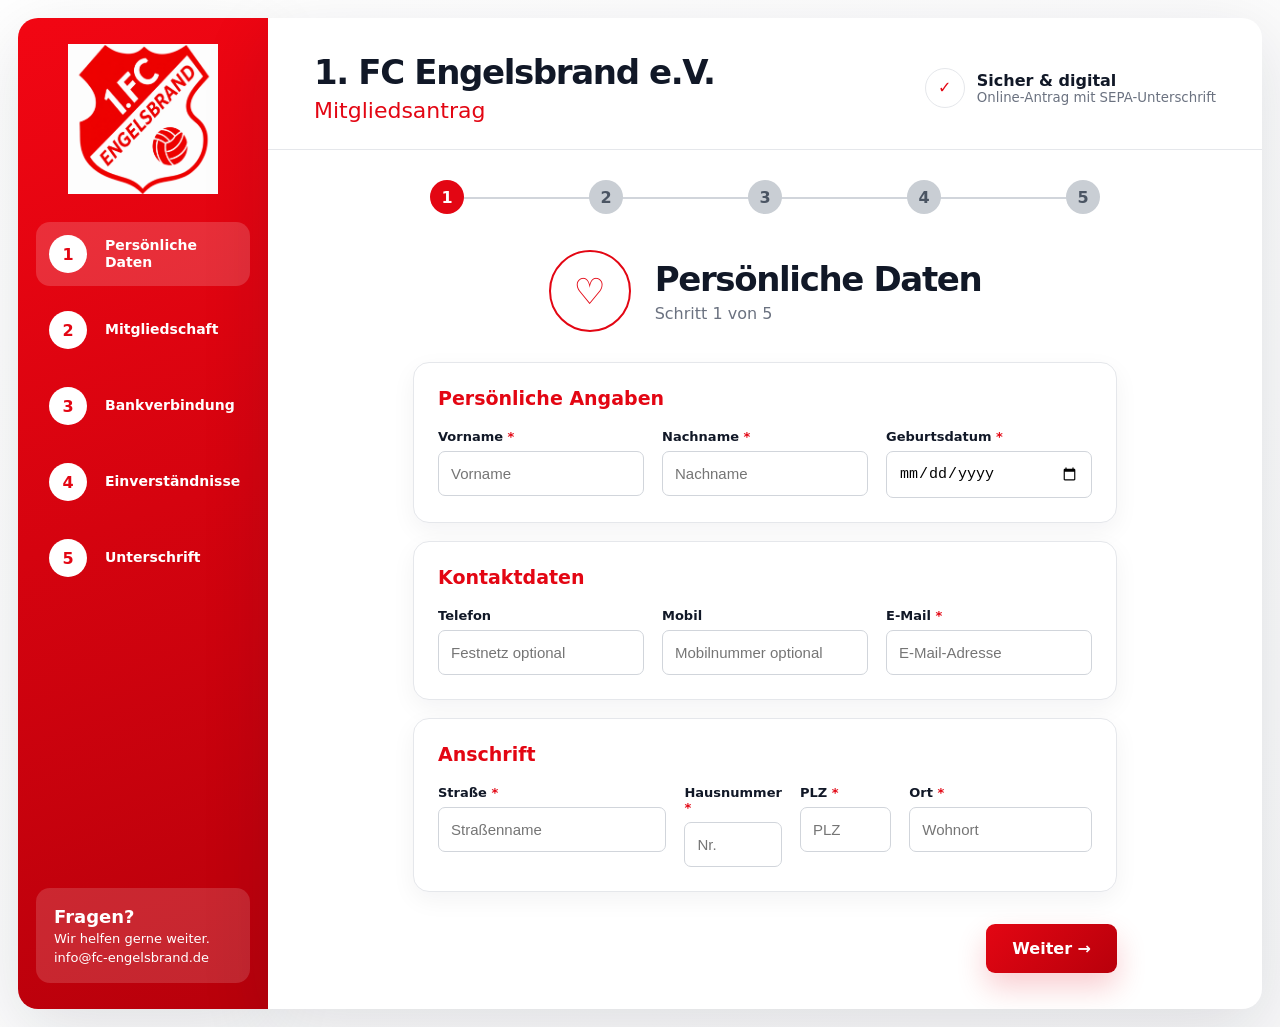
==== frontend/mitgliedsantrag/index.html @ 57e0ad34 "Add files via upload" ====
<!doctype html>
<html lang="de">
<head>
  <meta charset="utf-8">
  <meta name="viewport" content="width=device-width, initial-scale=1">
  <title>Mitgliedsantrag – 1. FC Engelsbrand e.V.</title>
  <link rel="stylesheet" href="css/main.css">
  <link rel="stylesheet" href="css/components.css">
  <link rel="stylesheet" href="css/mobile.css">
</head>
<body>
  <div class="app-shell">
    <aside class="sidebar">
      <img src="assets/logo.png" class="club-logo" alt="1. FC Engelsbrand Logo">
      <nav class="side-steps" aria-label="Formularschritte">
        <button class="side-step active" type="button" data-jump="1"><span>1</span><b>Persönliche<br>Daten</b></button>
        <button class="side-step" type="button" data-jump="2"><span>2</span><b>Mitgliedschaft</b></button>
        <button class="side-step" type="button" data-jump="3"><span>3</span><b>Bankverbindung</b></button>
        <button class="side-step" type="button" data-jump="4"><span>4</span><b>Einverständnisse</b></button>
        <button class="side-step" type="button" data-jump="5"><span>5</span><b>Unterschrift</b></button>
      </nav>
      <div class="help-box">
        <strong>Fragen?</strong>
        <span>Wir helfen gerne weiter.</span>
        <small>info@fc-engelsbrand.de</small>
      </div>
    </aside>

    <main class="content-card">
      <header class="mobile-header">
        <img src="assets/logo.png" class="mobile-logo" alt="1. FC Engelsbrand Logo">
      </header>

      <header class="page-header">
        <div>
          <h1>1. FC Engelsbrand e.V.</h1>
          <p>Mitgliedsantrag</p>
        </div>
        <div class="security-note">
          <span>✓</span>
          <div><strong>Sicher & digital</strong><small>Online-Antrag mit SEPA-Unterschrift</small></div>
        </div>
      </header>

      <div class="top-progress">
        <button class="dot active" type="button" data-step-dot="1">1</button>
        <button class="dot" type="button" data-step-dot="2">2</button>
        <button class="dot" type="button" data-step-dot="3">3</button>
        <button class="dot" type="button" data-step-dot="4">4</button>
        <button class="dot" type="button" data-step-dot="5">5</button>
      </div>

      <form id="memberForm" novalidate>
        <section class="step active" data-step="1">
          <div class="step-title">
            <div class="title-icon">♡</div>
            <div>
              <h2>Persönliche Daten</h2>
              <p>Schritt 1 von 5</p>
            </div>
          </div>

          <div class="field-card">
            <h3>Persönliche Angaben</h3>
            <div class="grid grid-3">
              <label>Vorname <em>*</em><input required name="vorname" autocomplete="given-name" placeholder="Vorname"></label>
              <label>Nachname <em>*</em><input required name="nachname" autocomplete="family-name" placeholder="Nachname"></label>
              <label>Geburtsdatum <em>*</em><input required type="date" name="geburtsdatum"></label>
            </div>
          </div>

          <div class="field-card">
            <h3>Kontaktdaten</h3>
            <div class="grid grid-3">
              <label>Telefon<input name="telefon" autocomplete="tel" placeholder="Festnetz optional"></label>
              <label>Mobil<input name="mobil" autocomplete="tel" placeholder="Mobilnummer optional"></label>
              <label>E-Mail <em>*</em><input required type="email" name="email" autocomplete="email" placeholder="E-Mail-Adresse"></label>
            </div>
          </div>

          <div class="field-card">
            <h3>Anschrift</h3>
            <div class="grid address-grid">
              <label>Straße <em>*</em><input required name="strasse" autocomplete="address-line1" placeholder="Straßenname"></label>
              <label>Hausnummer <em>*</em><input required name="hausnummer" placeholder="Nr."></label>
              <label>PLZ <em>*</em><input required name="plz" inputmode="numeric" pattern="[0-9]{5}" autocomplete="postal-code" placeholder="PLZ"></label>
              <label>Ort <em>*</em><input required name="ort" autocomplete="address-level2" placeholder="Wohnort"></label>
            </div>
          </div>
        </section>

        <section class="step" data-step="2">
          <div class="step-title">
            <div class="title-icon">⚽</div>
            <div>
              <h2>Mitgliedschaft</h2>
              <p>Schritt 2 von 5</p>
            </div>
          </div>

          <div class="membership-cards">
            <button type="button" class="membership-card" data-plan="Erwachsene" data-fee="72">
              <span class="plan-icon">👤</span><strong>Erwachsene</strong><b>72 €</b><small>pro Jahr</small><i>✓</i>
            </button>
            <button type="button" class="membership-card" data-plan="Jugendliche" data-fee="48">
              <span class="plan-icon">⚽</span><strong>Jugendliche</strong><b>48 €</b><small>pro Jahr</small><i>✓</i>
            </button>
            <button type="button" class="membership-card" data-plan="Familie" data-fee="108">
              <span class="plan-icon">👨‍👩‍👧</span><strong>Familie</strong><b>108 €</b><small>pro Jahr</small><i>✓</i>
            </button>
          </div>

          <input type="hidden" id="mitgliedschaft" name="mitgliedschaft" required>
          <input type="hidden" id="jahresbeitrag" name="jahresbeitrag">

          <div class="field-card">
            <div class="grid">
              <label>Mitgliedschaft beginnt ab <em>*</em><input required type="date" name="eintrittsdatum"></label>
            </div>
          </div>

          <div class="info-box important">
            <div class="info-icon">i</div>
            <div>
              <p>Schüler, Studenten und Auszubildende zahlen bis Beendigung der Ausbildung den ermäßigten Jugendbeitrag.</p>
              <p>Voraussetzung hierfür ist die jährliche Vorlage der entsprechenden Bescheinigung beim Vorstand bis 31. Januar. Erfolgt diese Vorlage nicht, wird automatisch der Erwachsenenbeitrag eingezogen.</p>
              <p class="cancel-note">Die Mitgliedschaft kann nur zum Jahresende schriftlich beim Vorstand gekündigt werden.</p>
              <p>Der Mitgliedsbeitrag wird vom Girokonto eingezogen.</p>
            </div>
          </div>

          <div class="family-section" id="familySection">
            <div class="family-header">
              <div>
                <h3>Weitere Familienmitglieder</h3>
                <p>Nur bei Auswahl der Familienmitgliedschaft sichtbar.</p>
              </div>
              <button type="button" class="outline-btn" id="addFamily">+ Hinzufügen</button>
            </div>
            <div id="familyList"></div>
          </div>
        </section>

        <section class="step" data-step="3">
          <div class="step-title">
            <div class="title-icon">€</div>
            <div>
              <h2>Bankverbindung</h2>
              <p>Schritt 3 von 5</p>
            </div>
          </div>

          <div class="field-card">
            <h3>SEPA-Lastschriftmandat</h3>
            <div class="grid">
              <label>Kontoinhaber <em>*</em><input required name="kontoinhaber" placeholder="Name des Kontoinhabers"></label>
              <label>IBAN <em>*</em><input required id="iban" name="iban" placeholder="DE00 0000 0000 0000 0000 00" autocomplete="off"></label>
              <label>Kreditinstitut<input id="kreditinstitut" name="kreditinstitut" placeholder="Wird aus IBAN ermittelt, sofern möglich"></label>
            </div>
            <p class="small-hint" id="bankHint">Die Bankermittlung erfolgt lokal über bekannte BLZ-Einträge. Für den Produktivbetrieb können wir die Liste erweitern.</p>
          </div>
        </section>

        <section class="step" data-step="4">
          <div class="step-title">
            <div class="title-icon">✓</div>
            <div>
              <h2>Einverständnisse</h2>
              <p>Schritt 4 von 5</p>
            </div>
          </div>

          <div class="consent-list">
            <label class="checkbox-row"><input required type="checkbox" name="satzung"><span>Ich erkenne die Satzung des 1. FC Engelsbrand e.V. an.</span></label>
            <label class="checkbox-row"><input required type="checkbox" name="datenschutz"><span>Ich stimme der Verarbeitung meiner personenbezogenen Daten gemäß Datenschutzerklärung zu.</span></label>
            <label class="checkbox-row"><input required type="checkbox" name="sepa"><span>Ich erteile dem 1. FC Engelsbrand e.V. ein SEPA-Lastschriftmandat für den Mitgliedsbeitrag.</span></label>
            <label class="checkbox-row"><input required type="checkbox" name="foto"><span>Ich erkläre mich einverstanden, dass der 1. FC Engelsbrand Vorname, Name und Fotografien von mir und allen Familienmitgliedern von Vereins- und Sportveranstaltungen zur Berichterstattung und für Vereinsinformationen veröffentlichen darf.</span></label>
          </div>
        </section>

        <section class="step" data-step="5">
          <div class="step-title">
            <div class="title-icon">✎</div>
            <div>
              <h2>Unterschrift</h2>
              <p>Schritt 5 von 5</p>
            </div>
          </div>

          <div class="signature-card">
            <p>Bitte unterschreibe mit Finger, Maus oder Stift.</p>
            <canvas id="signature" width="900" height="320"></canvas>
          </div>
          <button type="button" class="outline-btn mt-12" id="clearSignature">Unterschrift löschen</button>
        </section>

        <div class="form-actions">
          <button type="button" class="back-btn hidden" id="backBtn">← Zurück</button>
          <button type="button" class="next-btn" id="nextBtn">Weiter →</button>
          <button type="submit" class="next-btn hidden" id="submitBtn">Antrag absenden →</button>
        </div>
      </form>
    </main>
  </div>

  <script src="js/app.js"></script>
</body>
</html>
---- frontend/mitgliedsantrag/css/main.css ----
:root{
  --red:#e30613;
  --red-dark:#b8000b;
  --red-soft:#fff0f1;
  --green:#2e9b55;
  --text:#111827;
  --muted:#6b7280;
  --border:#e5e7eb;
  --bg:#f7f7f8;
  --card:#ffffff;
  --shadow:0 20px 70px rgba(17,24,39,.12);
}
*{box-sizing:border-box}
body{
  margin:0;
  font-family:Inter, ui-sans-serif, system-ui, -apple-system, BlinkMacSystemFont, "Segoe UI", sans-serif;
  color:var(--text);
  background:linear-gradient(135deg,#fff 0%,#f8f8f9 100%);
}
.app-shell{min-height:100vh;display:grid;grid-template-columns:250px 1fr;padding:18px}
.content-card{background:white;min-height:calc(100vh - 36px);border-radius:0 20px 20px 0;box-shadow:var(--shadow);overflow:hidden}
.hidden{display:none!important}.mt-12{margin-top:12px}
button{font:inherit}
em{color:var(--red);font-style:normal}
---- frontend/mitgliedsantrag/css/components.css ----
.sidebar{background:linear-gradient(160deg,#f20613 0%,#b8000b 100%);color:white;border-radius:20px 0 0 20px;padding:26px 18px;box-shadow:var(--shadow);display:flex;flex-direction:column;align-items:center}
.club-logo{width:150px;height:150px;object-fit:contain;margin-bottom:28px}
.side-steps{width:100%;display:flex;flex-direction:column;gap:12px}
.side-step{display:grid;grid-template-columns:44px 1fr;align-items:center;gap:12px;width:100%;color:white;background:transparent;border:0;border-radius:14px;padding:13px;text-align:left;cursor:pointer}
.side-step span{width:38px;height:38px;border-radius:999px;display:grid;place-items:center;background:white;color:var(--red);font-weight:900}
.side-step b{font-size:14px;line-height:1.25}.side-step.active{background:rgba(255,255,255,.17)}.side-step.complete span{background:var(--green);color:white}
.help-box{margin-top:auto;width:100%;background:rgba(255,255,255,.15);border-radius:14px;padding:18px;display:flex;flex-direction:column;gap:4px}.help-box strong{font-size:18px}.help-box span,.help-box small{font-size:13px}
.mobile-header{display:none}
.page-header{display:flex;justify-content:space-between;align-items:center;padding:34px 46px 26px;border-bottom:1px solid var(--border)}
.page-header h1{margin:0;font-size:34px;letter-spacing:-.04em}.page-header p{margin:6px 0 0;color:var(--red);font-size:22px}
.security-note{display:flex;align-items:center;gap:12px}.security-note span{width:40px;height:40px;display:grid;place-items:center;border:1px solid var(--border);border-radius:999px;color:var(--red)}.security-note strong,.security-note small{display:block}.security-note small{color:var(--muted)}
.top-progress{display:flex;align-items:center;justify-content:space-between;max-width:670px;margin:30px auto 36px;position:relative}.top-progress:before{content:"";position:absolute;left:22px;right:22px;top:50%;height:2px;background:#d1d5db;z-index:0}
.dot{width:34px;height:34px;border-radius:999px;border:0;background:#c9ced4;color:#4b5563;font-weight:900;position:relative;z-index:1;cursor:pointer}.dot.active{background:var(--red);color:white}.dot.complete{background:var(--green);color:white}
form{width:min(760px,100%);margin:0 auto;padding:0 28px 36px}.step{display:none;animation:fade .18s ease}.step.active{display:block}@keyframes fade{from{opacity:0;transform:translateY(6px)}to{opacity:1;transform:translateY(0)}}
.step-title{display:flex;justify-content:center;align-items:center;gap:24px;margin-bottom:30px}.title-icon{width:82px;height:82px;border:2px solid var(--red);color:var(--red);border-radius:999px;display:grid;place-items:center;font-size:36px}.step-title h2{margin:0;font-size:34px;letter-spacing:-.04em}.step-title p{margin:5px 0 0;color:var(--muted)}
.field-card{border:1px solid var(--border);border-radius:16px;padding:24px;margin-bottom:18px;background:white;box-shadow:0 8px 24px rgba(17,24,39,.05)}.field-card h3{margin:0 0 20px;color:var(--red);font-size:19px}
.grid{display:grid;grid-template-columns:1fr 1fr;gap:18px}.grid-3{grid-template-columns:1fr 1fr 1fr}.address-grid{grid-template-columns:2fr .8fr .8fr 1.6fr}
label{font-size:13px;font-weight:750}input{width:100%;margin-top:7px;border:1px solid #d1d5db;border-radius:7px;padding:13px 12px;font-size:15px;outline:none}input:focus{border-color:var(--red);box-shadow:0 0 0 3px rgba(227,6,19,.12)}
.membership-cards{display:grid;grid-template-columns:1fr 1fr 1fr;gap:18px;margin-bottom:24px}.membership-card{min-height:165px;position:relative;display:flex;flex-direction:column;align-items:center;justify-content:center;border:1.5px solid #d1d5db;background:white;border-radius:12px;padding:18px;cursor:pointer;transition:.16s ease}.membership-card:hover{border-color:var(--red);transform:translateY(-2px)}.membership-card.selected{border-color:var(--red);background:linear-gradient(145deg,#fff,var(--red-soft))}.membership-card .plan-icon{font-size:40px;margin-bottom:10px}.membership-card strong{font-size:18px;margin-bottom:8px}.membership-card b{font-size:26px}.membership-card small{color:#111}.membership-card i{display:none;position:absolute;top:12px;right:12px;width:26px;height:26px;border-radius:999px;background:var(--red);color:white;place-items:center;font-style:normal;font-weight:900}.membership-card.selected i{display:grid}
.info-box{display:grid;grid-template-columns:38px 1fr;gap:18px;border:1px solid #f2a1aa;background:linear-gradient(145deg,#fff,var(--red-soft));border-radius:12px;padding:20px;margin-bottom:22px}.info-icon{width:30px;height:30px;border-radius:999px;border:2px solid var(--red);color:var(--red);display:grid;place-items:center;font-weight:900}.info-box p{margin:0 0 10px;line-height:1.5}.cancel-note{font-weight:900}
.family-section{display:none;border:1px solid var(--border);border-radius:16px;padding:22px;margin-bottom:22px}.family-section.show{display:block}.family-header{display:flex;justify-content:space-between;gap:18px;margin-bottom:16px}.family-header h3{margin:0 0 5px}.family-header p{margin:0;color:var(--muted)}.family-row{display:grid;grid-template-columns:1fr 1fr 1fr auto;gap:10px;align-items:end;border:1px solid var(--border);border-radius:12px;padding:14px;margin-bottom:10px}
.consent-list{display:flex;flex-direction:column;gap:14px}.checkbox-row{display:grid;grid-template-columns:26px 1fr;gap:14px;align-items:start;border:1px solid var(--border);border-radius:12px;padding:18px;line-height:1.45}.checkbox-row input{width:22px;height:22px;margin:0;accent-color:var(--red)}
.signature-card{border:1px solid var(--border);border-radius:16px;padding:22px;box-shadow:0 8px 24px rgba(17,24,39,.05)}.signature-card p{margin:0 0 14px;color:var(--muted)}canvas{width:100%;height:260px;display:block;border:2px dashed #d1d5db;border-radius:12px;background:white;touch-action:none}
.form-actions{display:flex;justify-content:space-between;gap:16px;margin-top:32px}.next-btn,.back-btn,.outline-btn{border:0;border-radius:9px;padding:15px 26px;font-weight:900;cursor:pointer}.next-btn{margin-left:auto;background:linear-gradient(135deg,var(--red),var(--red-dark));color:white;box-shadow:0 14px 30px rgba(227,6,19,.2)}.back-btn,.outline-btn{background:white;border:1px solid #d1d5db;color:#111827}.small-hint{margin:14px 0 0;color:var(--muted);font-size:13px}
.status-box{margin-top:16px;padding:14px;border-radius:10px;background:#f9fafb;border:1px solid var(--border);display:none}.status-box.show{display:block}.status-box.success{background:#ecfdf3;border-color:#a7f3d0}.status-box.error{background:#fff1f2;border-color:#fecdd3}
---- frontend/mitgliedsantrag/css/mobile.css ----
@media(max-width:900px){
  .app-shell{display:block;padding:0}
  .sidebar{display:none}
  .content-card{min-height:100vh;border-radius:0;box-shadow:none}
  .mobile-header{display:flex;align-items:center;justify-content:center;position:relative;padding:14px;background:white;border-bottom:1px solid var(--border)}
  .mobile-logo{width:72px;height:72px;object-fit:contain}
  .page-header{display:block;text-align:center;padding:12px 18px 16px;border-bottom:0}
  .page-header h1{font-size:22px}.page-header p{font-size:18px}.security-note{display:none}
  .top-progress{margin:12px auto 24px;padding:0 24px}
  form{padding:0 14px 24px}
  .step-title{justify-content:flex-start;gap:14px;margin-bottom:20px}.title-icon{width:64px;height:64px;font-size:29px;flex:0 0 auto}.step-title h2{font-size:22px}
  .field-card{padding:16px;border-radius:13px}.field-card h3{font-size:15px;margin-bottom:14px}
  .grid,.grid-3,.address-grid{grid-template-columns:1fr;gap:12px}
  .membership-cards{grid-template-columns:1fr;gap:10px}.membership-card{min-height:auto;display:grid;grid-template-columns:1fr auto;align-items:center;text-align:left;padding:14px 16px}.membership-card .plan-icon{display:none}.membership-card strong{margin:0}.membership-card b{grid-column:1;font-size:14px;margin-top:3px}.membership-card small{grid-column:1;font-size:12px}.membership-card i{display:grid;background:white;border:1px solid #d1d5db;color:white;top:50%;transform:translateY(-50%)}.membership-card.selected i{background:var(--red);color:white}
  .info-box{grid-template-columns:30px 1fr;padding:14px;font-size:13px}.family-header{flex-direction:column}.family-row{grid-template-columns:1fr}
  .form-actions{position:sticky;bottom:0;background:white;padding:12px 0 0}.next-btn,.back-btn,.outline-btn{width:100%;padding:14px}canvas{height:220px}
}
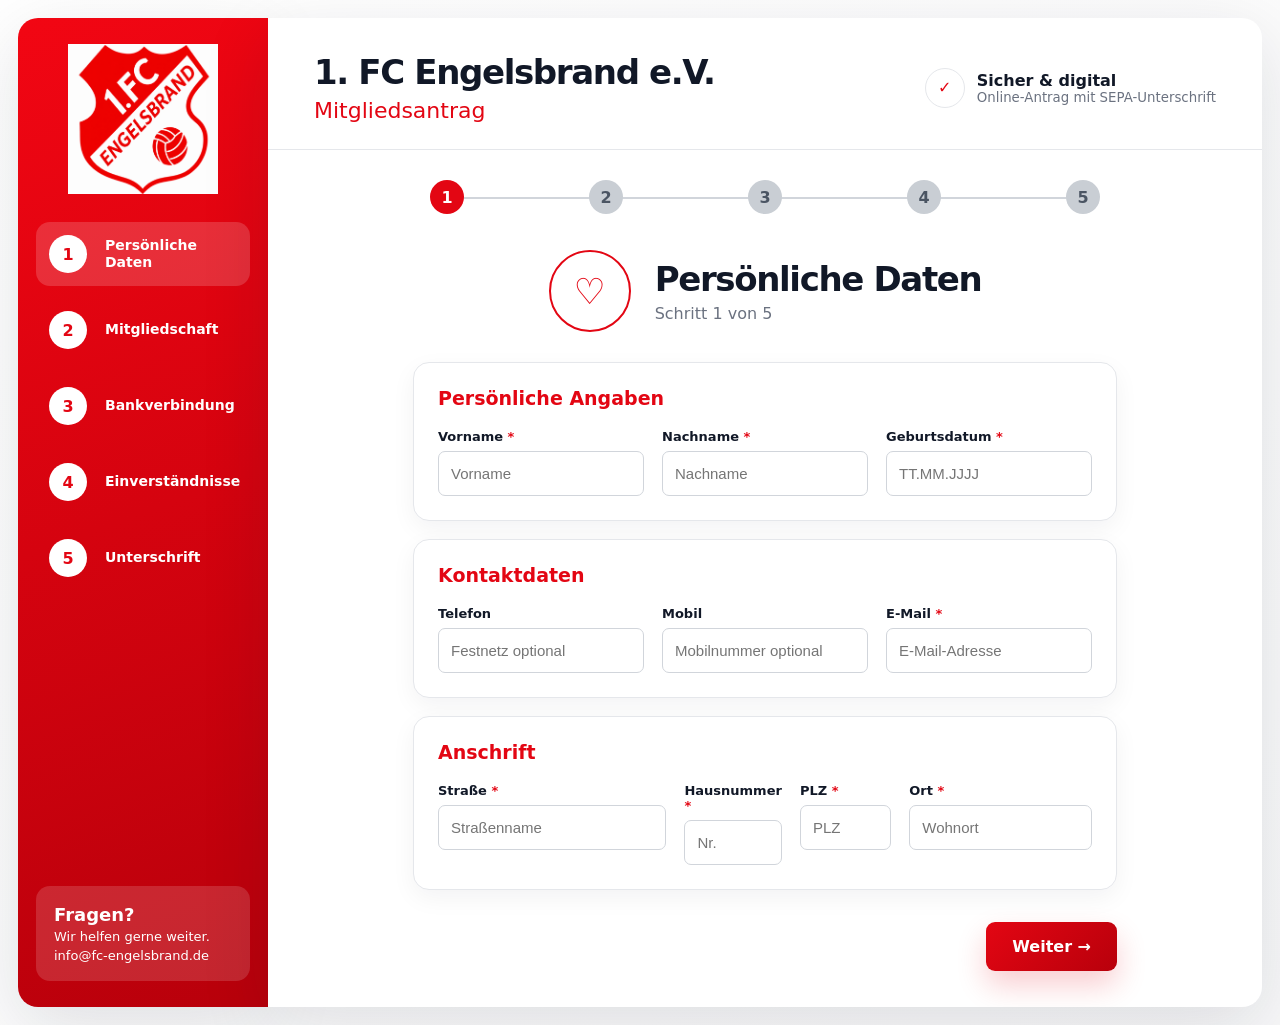
==== commit 00ac432c: "fce-vereinsportal-release-v1-4-2-date-bank-fix" ====
--- a/frontend/mitgliedsantrag/index.html
+++ b/frontend/mitgliedsantrag/index.html
@@ -65,7 +65,7 @@
             <div class="grid grid-3">
               <label>Vorname <em>*</em><input required name="vorname" autocomplete="given-name" placeholder="Vorname"></label>
               <label>Nachname <em>*</em><input required name="nachname" autocomplete="family-name" placeholder="Nachname"></label>
-              <label>Geburtsdatum <em>*</em><input required type="date" name="geburtsdatum"></label>
+              <label>Geburtsdatum <em>*</em><input required type="text" class="date-input" inputmode="numeric" name="geburtsdatum" placeholder="TT.MM.JJJJ" pattern="\\d{2}\\.\\d{2}\\.\\d{4}"></label>
             </div>
           </div>
 
@@ -115,7 +115,7 @@
 
           <div class="field-card">
             <div class="grid">
-              <label>Mitgliedschaft beginnt ab <em>*</em><input required type="date" name="eintrittsdatum"></label>
+              <label>Mitgliedschaft beginnt ab <em>*</em><input required type="text" class="date-input" inputmode="numeric" name="eintrittsdatum" placeholder="TT.MM.JJJJ" pattern="\\d{2}\\.\\d{2}\\.\\d{4}"></label>
             </div>
           </div>
 
--- a/frontend/mitgliedsantrag/css/components.css
+++ b/frontend/mitgliedsantrag/css/components.css
@@ -15,7 +15,7 @@
 .step-title{display:flex;justify-content:center;align-items:center;gap:24px;margin-bottom:30px}.title-icon{width:82px;height:82px;border:2px solid var(--red);color:var(--red);border-radius:999px;display:grid;place-items:center;font-size:36px}.step-title h2{margin:0;font-size:34px;letter-spacing:-.04em}.step-title p{margin:5px 0 0;color:var(--muted)}
 .field-card{border:1px solid var(--border);border-radius:16px;padding:24px;margin-bottom:18px;background:white;box-shadow:0 8px 24px rgba(17,24,39,.05)}.field-card h3{margin:0 0 20px;color:var(--red);font-size:19px}
 .grid{display:grid;grid-template-columns:1fr 1fr;gap:18px}.grid-3{grid-template-columns:1fr 1fr 1fr}.address-grid{grid-template-columns:2fr .8fr .8fr 1.6fr}
-label{font-size:13px;font-weight:750}input{width:100%;margin-top:7px;border:1px solid #d1d5db;border-radius:7px;padding:13px 12px;font-size:15px;outline:none}input:focus{border-color:var(--red);box-shadow:0 0 0 3px rgba(227,6,19,.12)}
+label{font-size:13px;font-weight:750}input{width:100%;max-width:100%;min-width:0;margin-top:7px;border:1px solid #d1d5db;border-radius:7px;padding:13px 12px;font-size:15px;outline:none}input:focus{border-color:var(--red);box-shadow:0 0 0 3px rgba(227,6,19,.12)}
 .membership-cards{display:grid;grid-template-columns:1fr 1fr 1fr;gap:18px;margin-bottom:24px}.membership-card{min-height:165px;position:relative;display:flex;flex-direction:column;align-items:center;justify-content:center;border:1.5px solid #d1d5db;background:white;border-radius:12px;padding:18px;cursor:pointer;transition:.16s ease}.membership-card:hover{border-color:var(--red);transform:translateY(-2px)}.membership-card.selected{border-color:var(--red);background:linear-gradient(145deg,#fff,var(--red-soft))}.membership-card .plan-icon{font-size:40px;margin-bottom:10px}.membership-card strong{font-size:18px;margin-bottom:8px}.membership-card b{font-size:26px}.membership-card small{color:#111}.membership-card i{display:none;position:absolute;top:12px;right:12px;width:26px;height:26px;border-radius:999px;background:var(--red);color:white;place-items:center;font-style:normal;font-weight:900}.membership-card.selected i{display:grid}
 .info-box{display:grid;grid-template-columns:38px 1fr;gap:18px;border:1px solid #f2a1aa;background:linear-gradient(145deg,#fff,var(--red-soft));border-radius:12px;padding:20px;margin-bottom:22px}.info-icon{width:30px;height:30px;border-radius:999px;border:2px solid var(--red);color:var(--red);display:grid;place-items:center;font-weight:900}.info-box p{margin:0 0 10px;line-height:1.5}.cancel-note{font-weight:900}
 .family-section{display:none;border:1px solid var(--border);border-radius:16px;padding:22px;margin-bottom:22px}.family-section.show{display:block}.family-header{display:flex;justify-content:space-between;gap:18px;margin-bottom:16px}.family-header h3{margin:0 0 5px}.family-header p{margin:0;color:var(--muted)}.family-row{display:grid;grid-template-columns:1fr 1fr 1fr auto;gap:10px;align-items:end;border:1px solid var(--border);border-radius:12px;padding:14px;margin-bottom:10px}
@@ -23,3 +23,13 @@
 .signature-card{border:1px solid var(--border);border-radius:16px;padding:22px;box-shadow:0 8px 24px rgba(17,24,39,.05)}.signature-card p{margin:0 0 14px;color:var(--muted)}canvas{width:100%;height:260px;display:block;border:2px dashed #d1d5db;border-radius:12px;background:white;touch-action:none}
 .form-actions{display:flex;justify-content:space-between;gap:16px;margin-top:32px}.next-btn,.back-btn,.outline-btn{border:0;border-radius:9px;padding:15px 26px;font-weight:900;cursor:pointer}.next-btn{margin-left:auto;background:linear-gradient(135deg,var(--red),var(--red-dark));color:white;box-shadow:0 14px 30px rgba(227,6,19,.2)}.back-btn,.outline-btn{background:white;border:1px solid #d1d5db;color:#111827}.small-hint{margin:14px 0 0;color:var(--muted);font-size:13px}
 .status-box{margin-top:16px;padding:14px;border-radius:10px;background:#f9fafb;border:1px solid var(--border);display:none}.status-box.show{display:block}.status-box.success{background:#ecfdf3;border-color:#a7f3d0}.status-box.error{background:#fff1f2;border-color:#fecdd3}
+
+
+/* V1.4.2: robuste Datumseingabe für iOS Safari */
+.date-input{
+  width:100%;
+  max-width:100%;
+  min-width:0;
+  box-sizing:border-box;
+  font-variant-numeric:tabular-nums;
+}
--- a/frontend/mitgliedsantrag/css/mobile.css
+++ b/frontend/mitgliedsantrag/css/mobile.css
@@ -1,4 +1,38 @@
 @media(max-width:900px){
+
+  .field-card,
+  .grid,
+  .grid > *,
+  label{
+    min-width:0;
+    max-width:100%;
+    overflow:hidden;
+  }
+  input,
+  input.date-input{
+    width:100%;
+    max-width:100%;
+    min-width:0;
+    box-sizing:border-box;
+  }
+  input.date-input{
+    -webkit-appearance:none;
+    appearance:none;
+    font-variant-numeric:tabular-nums;
+  }
+
+
+  input[type="date"]{
+    width:100%;
+    max-width:100%;
+    min-width:0;
+    -webkit-appearance:none;
+    appearance:none;
+  }
+  input[type="date"]::-webkit-date-and-time-value{
+    text-align:left;
+  }
+
   .app-shell{display:block;padding:0}
   .sidebar{display:none}
   .content-card{min-height:100vh;border-radius:0;box-shadow:none}
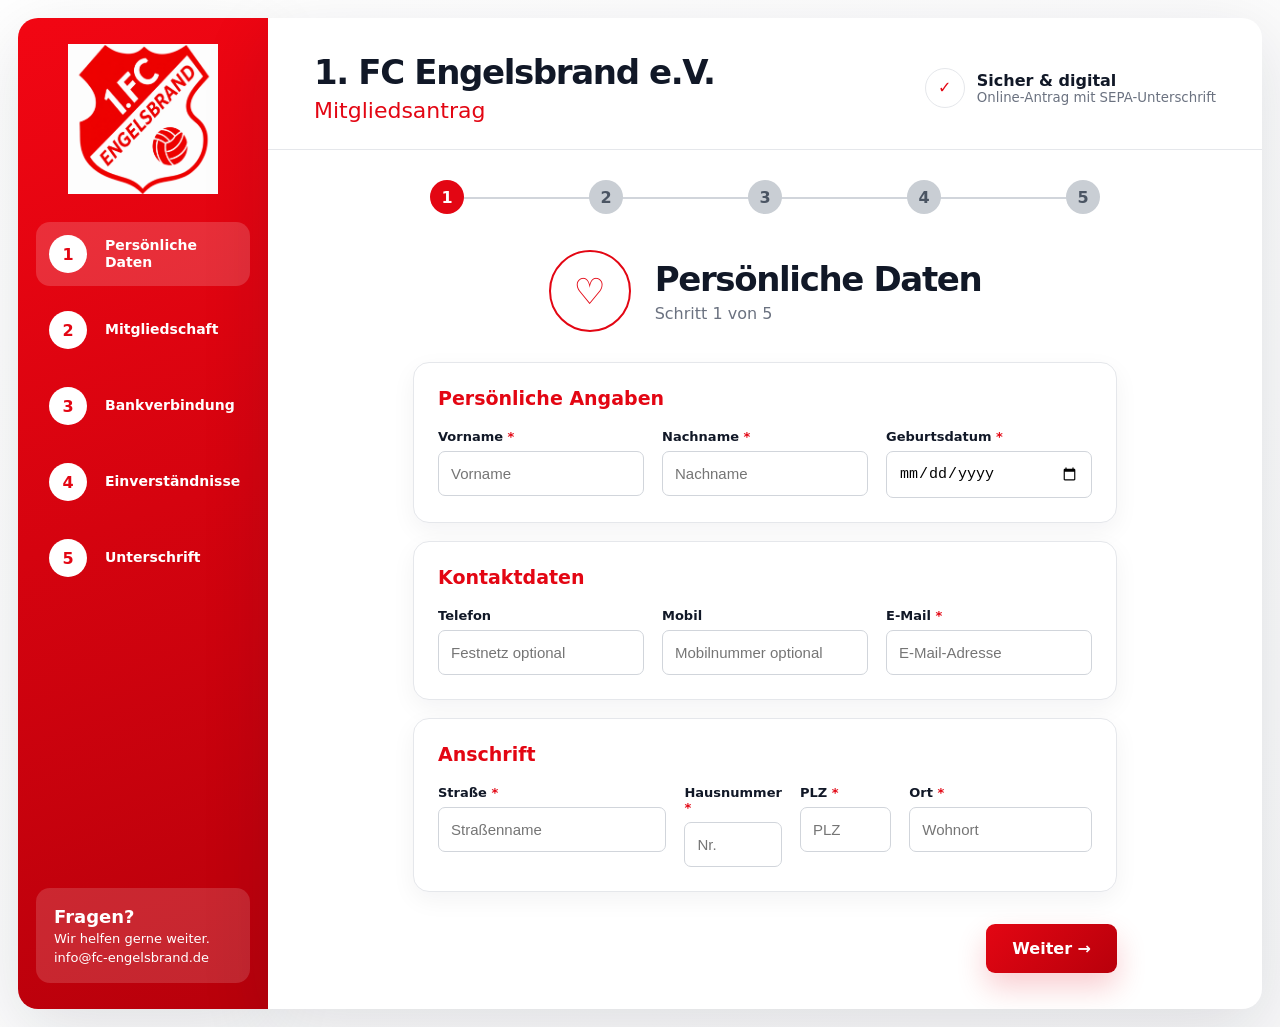
==== commit 2b30c11b: "fce-vereinsportal-release-v1-4-4-date-input-restore" ====
--- a/frontend/mitgliedsantrag/index.html
+++ b/frontend/mitgliedsantrag/index.html
@@ -65,7 +65,7 @@
             <div class="grid grid-3">
               <label>Vorname <em>*</em><input required name="vorname" autocomplete="given-name" placeholder="Vorname"></label>
               <label>Nachname <em>*</em><input required name="nachname" autocomplete="family-name" placeholder="Nachname"></label>
-              <label>Geburtsdatum <em>*</em><input required type="text" class="date-input" inputmode="numeric" name="geburtsdatum" placeholder="TT.MM.JJJJ" pattern="\\d{2}\\.\\d{2}\\.\\d{4}"></label>
+              <label>Geburtsdatum <em>*</em><input required type="date" name="geburtsdatum"></label>
             </div>
           </div>
 
@@ -115,7 +115,7 @@
 
           <div class="field-card">
             <div class="grid">
-              <label>Mitgliedschaft beginnt ab <em>*</em><input required type="text" class="date-input" inputmode="numeric" name="eintrittsdatum" placeholder="TT.MM.JJJJ" pattern="\\d{2}\\.\\d{2}\\.\\d{4}"></label>
+              <label>Mitgliedschaft beginnt ab <em>*</em><input required type="date" name="eintrittsdatum"></label>
             </div>
           </div>
 
--- a/frontend/mitgliedsantrag/css/components.css
+++ b/frontend/mitgliedsantrag/css/components.css
@@ -33,3 +33,12 @@
   box-sizing:border-box;
   font-variant-numeric:tabular-nums;
 }
+
+
+/* V1.4.4: native date picker restored, width fixed */
+input[type="date"]{
+  width:100%;
+  max-width:100%;
+  min-width:0;
+  box-sizing:border-box;
+}
--- a/frontend/mitgliedsantrag/css/mobile.css
+++ b/frontend/mitgliedsantrag/css/mobile.css
@@ -1,4 +1,30 @@
 @media(max-width:900px){
+  /* V1.4.4 date input restore */
+
+  label,
+  .grid,
+  .grid > *,
+  .field-card{
+    min-width:0;
+    max-width:100%;
+  }
+
+  input[type="date"]{
+    display:block;
+    width:100%;
+    max-width:100%;
+    min-width:0;
+    box-sizing:border-box;
+    -webkit-appearance:none;
+    appearance:none;
+    padding-right:8px;
+  }
+
+  input[type="date"]::-webkit-date-and-time-value{
+    text-align:left;
+    min-width:0;
+  }
+
 
   .field-card,
   .grid,
